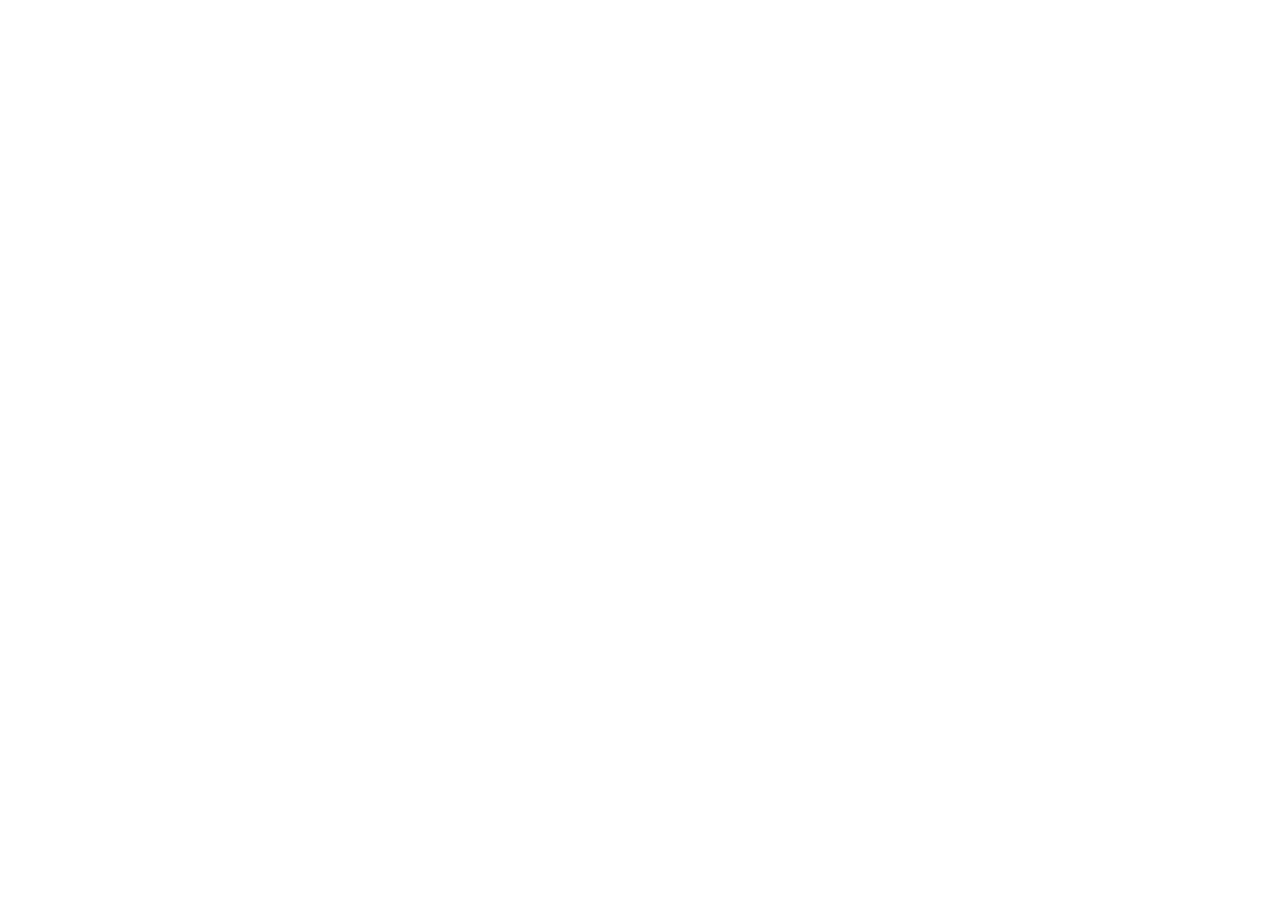
==== index.html @ c408f50c "ssdd" ====
<!DOCTYPE html>
<html lang="en">
<head>
    <meta charset="UTF-8">
    <meta name="viewport" content="width=device-width, initial-scale=1.0">
    <title>Restaurant</title>
</head>
<body>
    
</body>
</html>
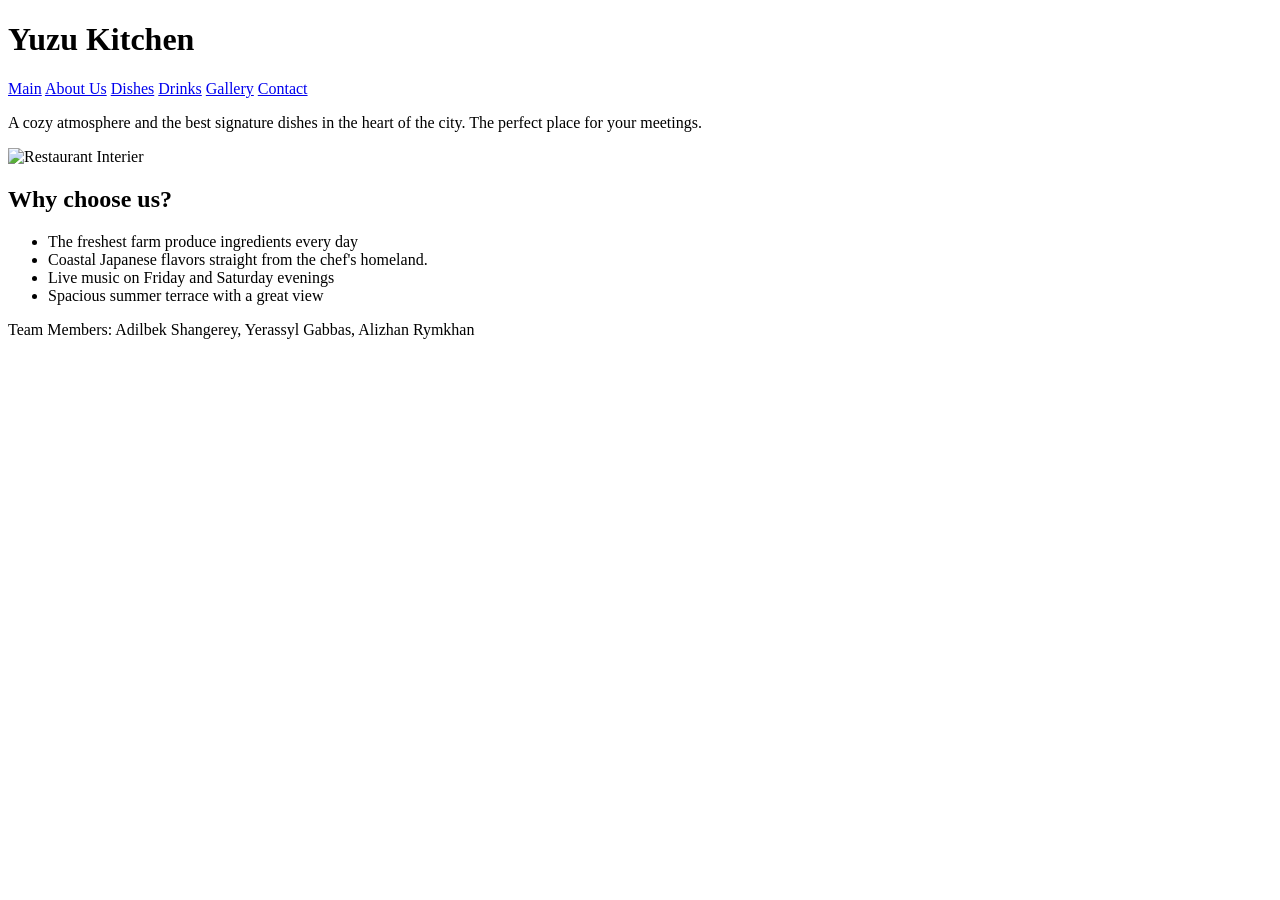
==== commit 6993e421: "m" ====
--- a/index.html
+++ b/index.html
@@ -3,9 +3,40 @@
 <head>
     <meta charset="UTF-8">
     <meta name="viewport" content="width=device-width, initial-scale=1.0">
-    <title>Restaurant</title>
+    <title>Main || Yuzu Kitchen</title>
+
+    <link rel="stylesheet" href="css/style.css">
 </head>
 <body>
-    
+    <header id="main-header">
+        <h1>Yuzu Kitchen</h1>
+        <nav>
+            <a href="index.html">Main</a>
+            <a href="about.html">About Us</a>
+            <a href="menu.html">Dishes</a>
+            <a href="menu.html">Drinks</a>
+            <a href="gallery.html">Gallery</a>
+            <a href="contact.html">Contact</a>
+        </nav>
+    </header>
+    <main>
+        <section class="main-block">
+            
+            <p>A cozy atmosphere and the best signature dishes in the heart of the city. The perfect place for your meetings.</p>
+            <img src="placeholder" alt="Restaurant Interier" width="600">
+        </section>
+        <section class="reasons">
+            <h2>Why choose us?</h2>
+            <ul>
+                <li>The freshest farm produce ingredients every day</li>
+                <li>Coastal Japanese flavors straight from the chef's homeland.</li>
+                <li>Live music on Friday and Saturday evenings</li>
+                <li>Spacious summer terrace with a great view</li>
+            </ul>
+        </section>
+    </main>
+    <footer class="team-block">
+        <p> Team Members: Adilbek Shangerey, Yerassyl Gabbas, Alizhan Rymkhan</p>
+    </footer>
 </body>
 </html>
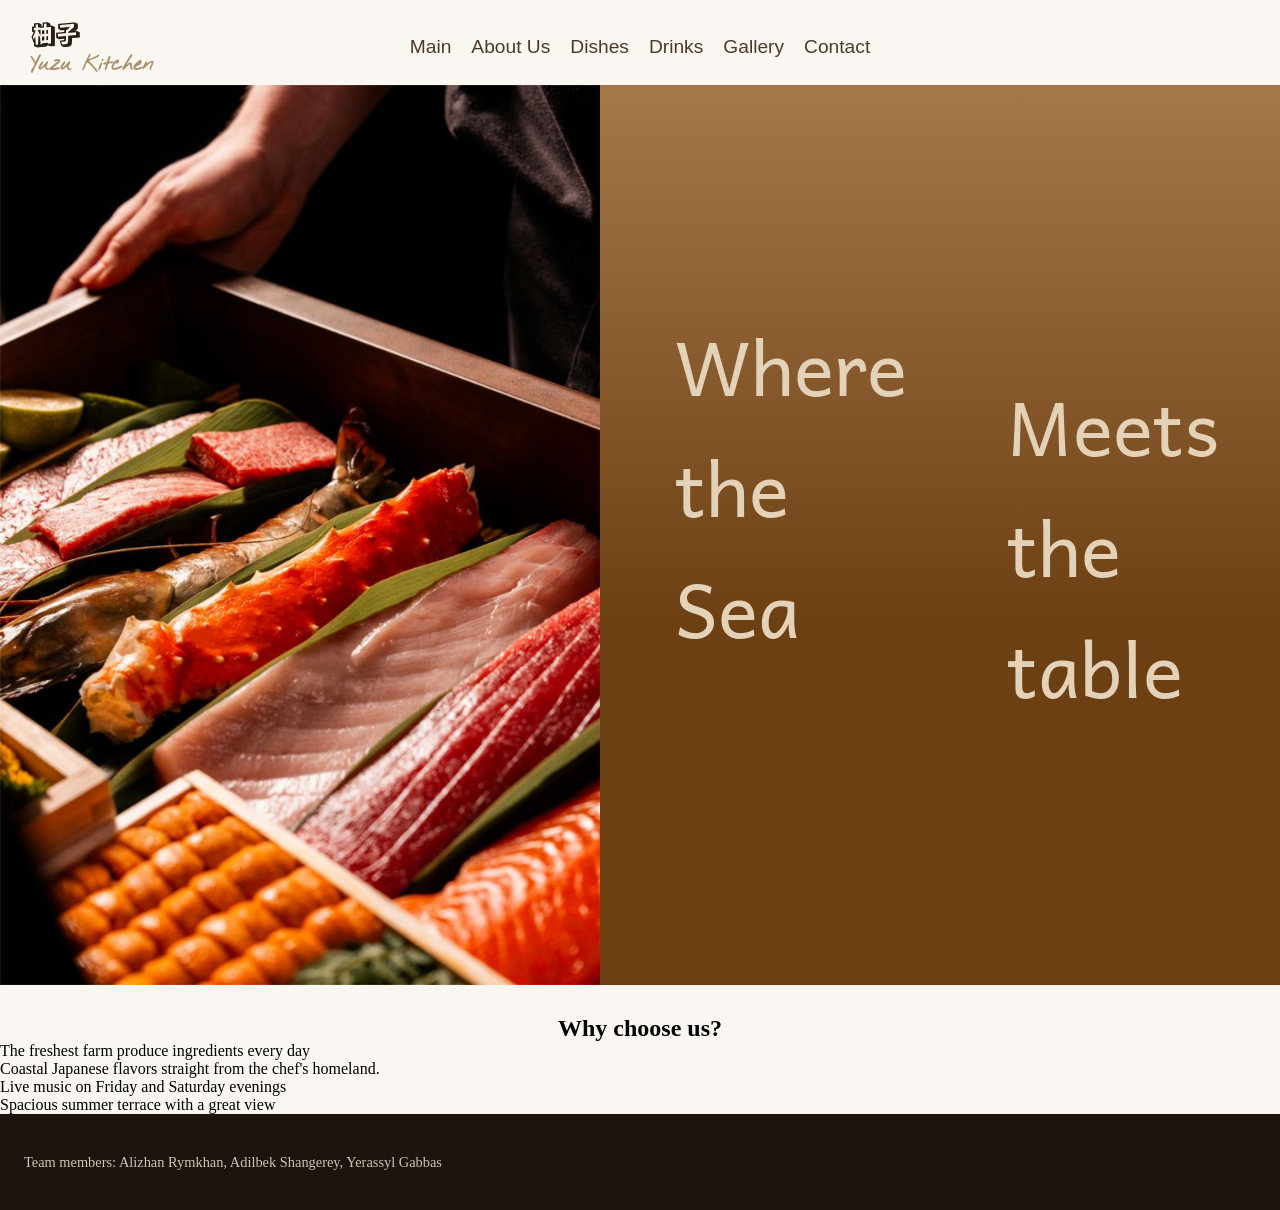
==== commit d8924726: "CSS changes" ====
--- a/index.html
+++ b/index.html
@@ -5,25 +5,36 @@
     <meta name="viewport" content="width=device-width, initial-scale=1.0">
     <title>Main || Yuzu Kitchen</title>
 
-    <link rel="stylesheet" href="css/style.css">
+    <!-- fonts -->
+    <link rel="preconnect" href="https://fonts.googleapis.com">
+    <link rel="preconnect" href="https://fonts.gstatic.com" crossorigin>
+    <link href="https://fonts.googleapis.com/css2?family=Andika:ital,wght@0,400;0,700;1,400;1,700&family=BJCree:wght@400;500;600;700&family=Nothing+You+Could+Do&family=Rampart+One&display=swap" rel="stylesheet">
+
+
+
+
+    <link rel="stylesheet" href="style.css">
 </head>
 <body>
     <header id="main-header">
-        <h1>Yuzu Kitchen</h1>
+        <div>
+        <h1 id="kanji">柚子</h1>
+        <h1 id="yuzu">Yuzu Kitchen</h1>
+        </div>
         <nav>
             <a href="index.html">Main</a>
             <a href="about.html">About Us</a>
-            <a href="menu.html">Dishes</a>
-            <a href="menu.html">Drinks</a>
+            <a href="Dishes.html">Dishes</a>
+            <a href="Drinks.html">Drinks</a>
             <a href="gallery.html">Gallery</a>
             <a href="contact.html">Contact</a>
         </nav>
     </header>
     <main>
         <section class="main-block">
-            
-            <p>A cozy atmosphere and the best signature dishes in the heart of the city. The perfect place for your meetings.</p>
-            <img src="placeholder" alt="Restaurant Interier" width="600">
+            <img src="images/HeroImage.jpg" alt="Restaurant Interier" width="600">
+            <p>Where the Sea </p>
+            <p><br>Meets the table</p>
         </section>
         <section class="reasons">
             <h2>Why choose us?</h2>
@@ -35,8 +46,10 @@
             </ul>
         </section>
     </main>
-    <footer class="team-block">
-        <p> Team Members: Adilbek Shangerey, Yerassyl Gabbas, Alizhan Rymkhan</p>
-    </footer>
+    <footer id="site-footer">
+    <div class="container">
+        <p>Team members: Alizhan Rymkhan, Adilbek Shangerey, Yerassyl Gabbas</p>
+    </div> 
+    </footer> 
 </body>
 </html>
--- a/style.css
+++ b/style.css
@@ -0,0 +1,181 @@
+:root {
+  --color-bg: #EFE6D6;
+  --color-bg-card: #E3D2B8;
+  --color-ink: #2B2016;
+  --color-wood: #3B2A20;
+  --color-cream: #F7F1E6;
+  --color-accent: #A63A2E;
+  --color-jade: #5C6E4A;
+}
+
+* {
+  margin: 0;
+  padding: 0;
+  box-sizing: border-box;
+}
+
+
+.hero {
+  min-height: 60vh;
+  display: flex;
+  align-items: center;
+  background:
+    linear-gradient(rgba(43, 32, 22, 0.55), rgba(43, 32, 22, 0.55)),
+    url('https://d267qvt8mf7rfa.cloudfront.net/restaurant/263/mainImage.jpg') center/cover no-repeat;
+  color: var(--color-cream);
+}
+
+.hero h1,
+.hero p {
+  color: var(--color-cream);
+}
+
+.section--philosophy {
+  background-color: #2B2016;
+  color: var(--color-cream);
+}
+
+.section--philosophy li {
+  color: var(--color-cream);
+}
+
+.section--chef {
+  background-color: var(--color-bg);
+}
+
+.chef-feature {
+  display: grid;
+  grid-template-columns: 1.2fr 1fr;
+  gap: 2.5rem;
+  align-items: center;
+}
+
+.chef-feature img {
+  width: 100%;
+  height: 380px;
+  object-fit: cover;
+  border-radius: 8px;
+}
+
+#site-footer {
+  display: flow-root;
+  background-color: #1C140D;
+  color: var(--color-cream);
+  padding: 2.25rem 1.5rem;
+  
+}
+
+#site-footer p {
+  width: 100%;
+  margin: 0.2rem 0;
+  font-size: 0.9rem;
+  color: rgba(247, 241, 230, 0.8);
+}
+
+/* Header and navbar */
+
+#main-header {
+  position: sticky;
+  top: 0;
+  z-index: 1000;
+  background-color: #FAF7F2;
+  display: grid;
+  grid-template-columns: 1fr auto 1fr; 
+  align-items: center;
+  padding: 15px 30px;
+  height: 85px;
+  box-sizing: border-box;
+}
+
+
+h1#yuzu {
+  justify-self: start;
+  color: #a8906a;
+  font-size: 20px;
+  font-family: 'Nothing You Could Do', sans-serif;
+}
+
+h1#kanji {
+  font-family: 'Rampart One', sans-serif;
+  font-size: 25px;
+  color: #2a1f14;
+}
+
+main {
+  flex: 1;
+  background-color: #1C140D;
+}
+
+body {
+  min-height: 100vh;
+  display: flex;
+  flex-direction: column;
+}
+
+nav {
+  display: flex;
+  justify-content: center; 
+  align-items: center;
+  gap: 20px;   
+}
+
+nav a {
+  text-decoration: none;
+  font-family: 'BJCree', sans-serif;
+  color: #4a3a2a;
+  font-size: larger;
+}
+
+nav a:hover {
+  text-decoration: double;
+  color: #ce922c;
+}
+
+/*Hero section where the sea meets the table and etc */
+
+.main-block {
+  display: flex;
+  align-items: center;
+  gap: 75px;
+  background-color: #fce5a8a8;
+  background-image: linear-gradient(to bottom, #A47849 0%, #6D4014 60%);
+}
+
+.main-block p {
+  font-size: 75px;
+  font-family: 'Andika', sans-serif;
+  padding-bottom: 100px;
+  color: #E3D2B8;
+}
+
+/* Why choose us section */
+
+.reasons {
+  display: flow-root;
+  background-color: #FAF7F2;
+}
+
+.reasons h2 {
+  padding-top: 30px;
+  justify-content: center; 
+  display: flex;
+  align-self: center;
+}
+
+
+
+/* ---------------Menu------------------------------ */
+details{
+  background-color: #1C140D;
+  color: blanchedalmond;
+}
+summary{
+  background-color: darkolivegreen;
+  font-size: 30px;
+}
+.Menumenu {
+  font-size: 30px;
+  display: flex;
+  text-align: center;
+  justify-content: space-between;
+}
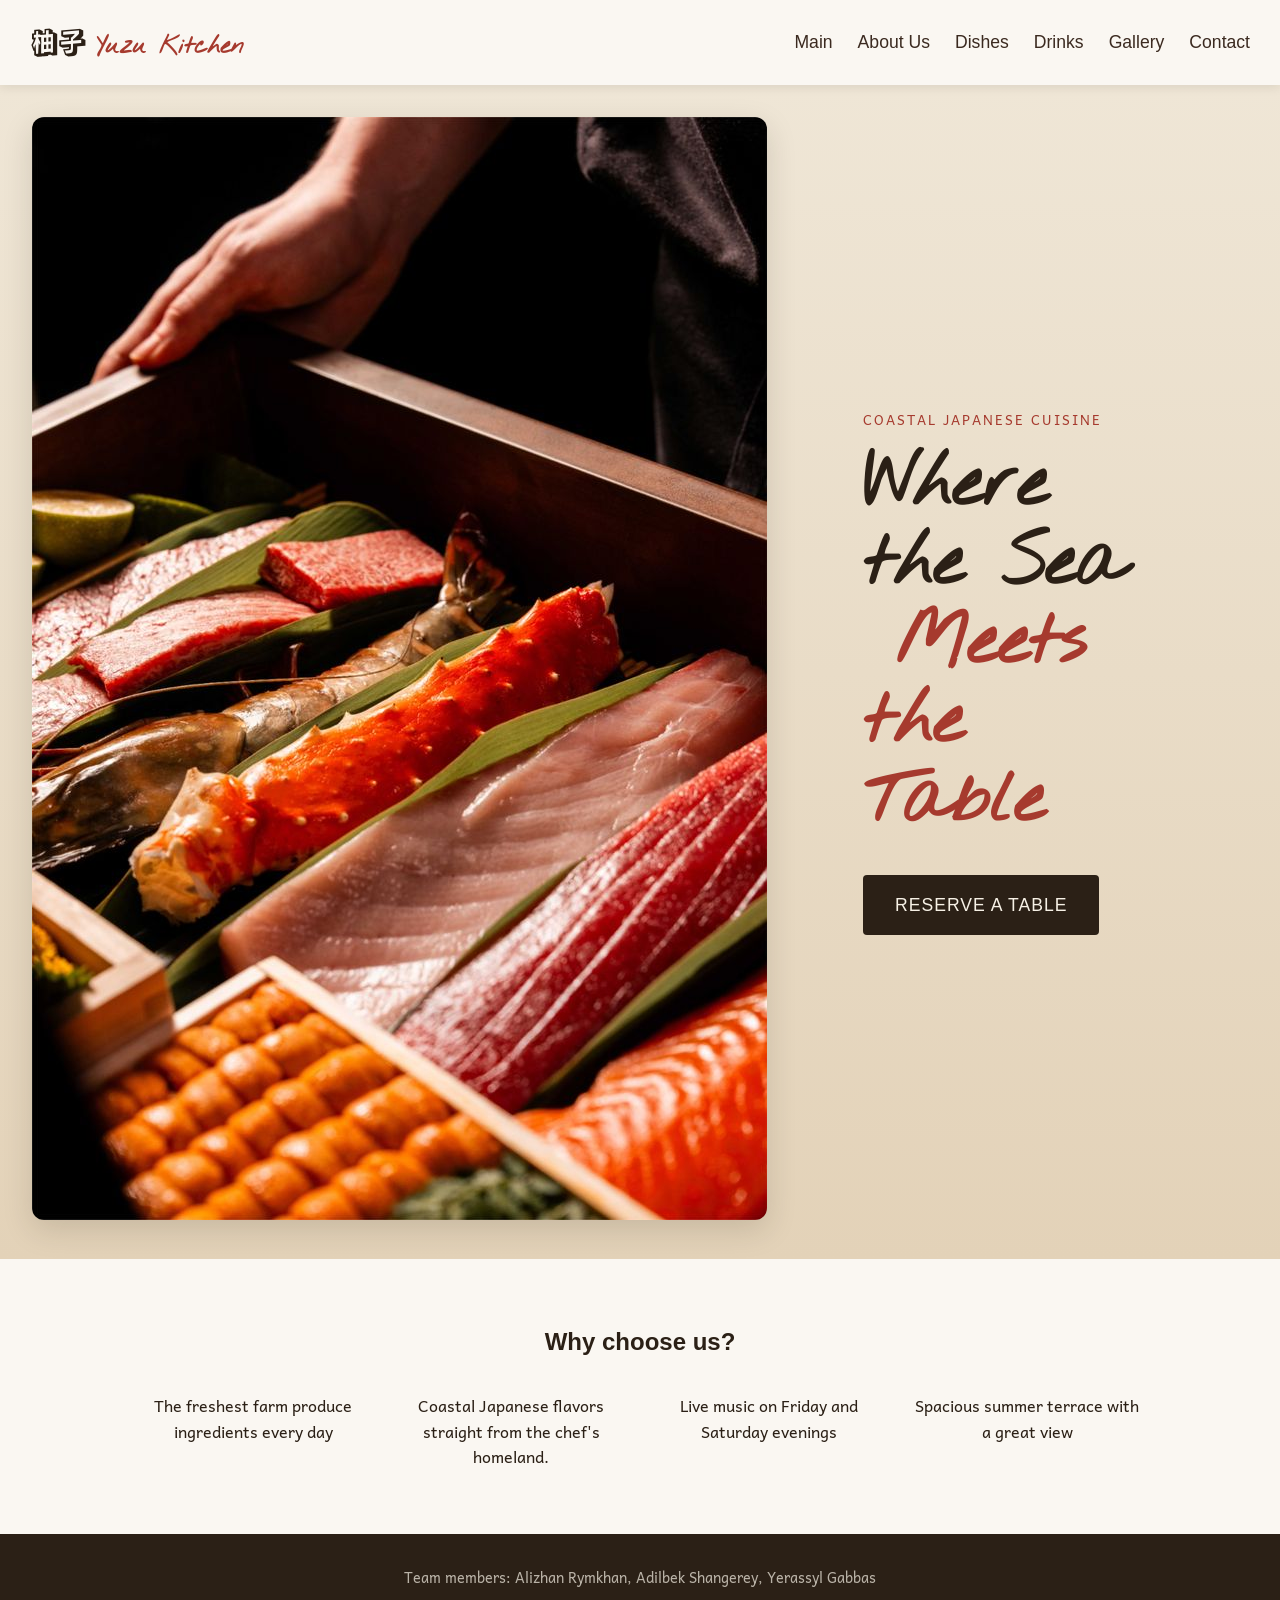
==== commit 2074cea6: "last changes" ====
--- a/index.html
+++ b/index.html
@@ -32,9 +32,14 @@
     </header>
     <main>
         <section class="main-block">
-            <img src="images/HeroImage.jpg" alt="Restaurant Interier" width="600">
-            <p>Where the Sea </p>
-            <p><br>Meets the table</p>
+            <div class="main-block-image">
+                <img src="images/HeroImage.jpg" alt="Restaurant Interior">
+            </div>
+            <div id="main-text-main-block">
+                <p class="eyebrow">Coastal Japanese Cuisine</p>
+                <h2>Where the Sea<br><span>Meets the Table</span></h2>
+                <a href="contact.html" class="submit-btn reserve-btn">Reserve a Table</a>
+            </div>
         </section>
         <section class="reasons">
             <h2>Why choose us?</h2>
--- a/style.css
+++ b/style.css
@@ -1,3 +1,5 @@
+/* style.css */
+
 :root {
   --color-bg: #EFE6D6;
   --color-bg-card: #E3D2B8;
@@ -6,6 +8,7 @@
   --color-cream: #F7F1E6;
   --color-accent: #A63A2E;
   --color-jade: #5C6E4A;
+  --color-sand: #FAF7F2;
 }
 
 * {
@@ -14,168 +17,384 @@
   box-sizing: border-box;
 }
 
-
-.hero {
-  min-height: 60vh;
-  display: flex;
-  align-items: center;
-  background:
-    linear-gradient(rgba(43, 32, 22, 0.55), rgba(43, 32, 22, 0.55)),
-    url('https://d267qvt8mf7rfa.cloudfront.net/restaurant/263/mainImage.jpg') center/cover no-repeat;
-  color: var(--color-cream);
-}
-
-.hero h1,
-.hero p {
-  color: var(--color-cream);
-}
-
-.section--philosophy {
-  background-color: #2B2016;
-  color: var(--color-cream);
-}
-
-.section--philosophy li {
-  color: var(--color-cream);
-}
-
-.section--chef {
+body {
+  min-height: 100vh;
+  display: flex;
+  flex-direction: column;
+  font-family: 'Andika', sans-serif;
   background-color: var(--color-bg);
-}
-
-.chef-feature {
+  color: var(--color-ink);
+  line-height: 1.6;
+}
+
+main {
+  flex: 1;
+}
+
+/* layout */
+.container {
+  max-width: 1200px;
+  margin: 0 auto;
+  padding: 0 2rem;
+}
+
+.section {
+  padding: 4rem 0;
+}
+
+.grid {
   display: grid;
-  grid-template-columns: 1.2fr 1fr;
-  gap: 2.5rem;
-  align-items: center;
-}
-
-.chef-feature img {
-  width: 100%;
-  height: 380px;
-  object-fit: cover;
-  border-radius: 8px;
-}
-
-#site-footer {
-  display: flow-root;
-  background-color: #1C140D;
-  color: var(--color-cream);
-  padding: 2.25rem 1.5rem;
-  
-}
-
-#site-footer p {
-  width: 100%;
-  margin: 0.2rem 0;
-  font-size: 0.9rem;
-  color: rgba(247, 241, 230, 0.8);
+  gap: 2rem;
+}
+
+.grid--2 {
+  grid-template-columns: repeat(auto-fit, minmax(300px, 1fr));
+}
+
+.eyebrow {
+  text-transform: uppercase;
+  letter-spacing: 2px;
+  font-size: 0.85rem;
+  color: var(--color-accent);
+  margin-bottom: 0.5rem;
 }
 
 /* Header and navbar */
-
 #main-header {
   position: sticky;
   top: 0;
   z-index: 1000;
-  background-color: #FAF7F2;
-  display: grid;
-  grid-template-columns: 1fr auto 1fr; 
+  background-color: var(--color-sand);
+  display: flex;
+  justify-content: space-between;
   align-items: center;
   padding: 15px 30px;
   height: 85px;
-  box-sizing: border-box;
-}
-
-
-h1#yuzu {
-  justify-self: start;
-  color: #a8906a;
-  font-size: 20px;
-  font-family: 'Nothing You Could Do', sans-serif;
+  box-shadow: 0 2px 10px rgba(43, 32, 22, 0.1);
+}
+
+#main-header div {
+  display: flex;
+  align-items: baseline;
+  gap: 10px;
 }
 
 h1#kanji {
   font-family: 'Rampart One', sans-serif;
-  font-size: 25px;
-  color: #2a1f14;
-}
-
-main {
-  flex: 1;
-  background-color: #1C140D;
-}
-
-body {
-  min-height: 100vh;
-  display: flex;
-  flex-direction: column;
+  font-size: 28px;
+  color: var(--color-ink);
+}
+
+h1#yuzu {
+  color: var(--color-accent);
+  font-size: 24px;
+  font-family: 'Nothing You Could Do', cursive;
 }
 
 nav {
   display: flex;
-  justify-content: center; 
-  align-items: center;
-  gap: 20px;   
+  gap: 25px;   
 }
 
 nav a {
   text-decoration: none;
   font-family: 'BJCree', sans-serif;
-  color: #4a3a2a;
-  font-size: larger;
+  color: var(--color-wood);
+  font-size: 1.1rem;
+  transition: color 0.3s ease;
 }
 
 nav a:hover {
-  text-decoration: double;
-  color: #ce922c;
-}
-
-/*Hero section where the sea meets the table and etc */
+  color: var(--color-accent);
+}
+
+/* hero */
+.hero {
+  min-height: 60vh;
+  display: flex;
+  align-items: center;
+  background:
+    linear-gradient(rgba(43, 32, 22, 0.65), rgba(43, 32, 22, 0.65)),
+    url('https://d267qvt8mf7rfa.cloudfront.net/restaurant/263/mainImage.jpg') center/cover no-repeat;
+  color: var(--color-cream);
+  text-align: center;
+}
+
+.hero h1 {
+  font-size: 2.5rem;
+  margin-bottom: 1rem;
+  font-family: 'BJCree', sans-serif;
+}
+
+/* index.html hero block main */
 
 .main-block {
   display: flex;
   align-items: center;
-  gap: 75px;
-  background-color: #fce5a8a8;
-  background-image: linear-gradient(to bottom, #A47849 0%, #6D4014 60%);
-}
-
-.main-block p {
-  font-size: 75px;
-  font-family: 'Andika', sans-serif;
-  padding-bottom: 100px;
-  color: #E3D2B8;
-}
-
-/* Why choose us section */
+  gap: 6rem;
+  background: linear-gradient(180deg, var(--color-bg) 0%, var(--color-bg-card) 100%);
+  padding: 2rem 2rem;
+  flex-wrap: wrap;
+}
+
+.main-block-image img {
+  max-width: 100%;
+  height: auto;
+  border-radius: 12px;
+  box-shadow: 0 10px 30px rgba(43, 32, 22, 0.15);
+}
+
+#main-text-main-block {
+  display: flex;
+  flex-direction: column;
+  align-items: flex-start; 
+  max-width: 300px;
+}
+
+#main-text-main-block h2 {
+  font-size: 4.5rem;
+  font-family: 'Nothing You Could Do', cursive;
+  color: var(--color-ink);
+  line-height: 1.1;
+  margin: 0.5rem 0 2rem 0;
+}
+
+
+#main-text-main-block h2 span {
+  color: var(--color-accent);
+  margin-left: 2rem; 
+}
+
+.reserve-btn {
+  text-decoration: none;
+  display: inline-block;
+  font-family: 'BJCree', sans-serif;
+  letter-spacing: 1px;
+  padding: 1rem 2.5rem;
+  text-transform: uppercase;
+  font-size: 0.9rem;
+}
+
+/*  Content */
+.section--philosophy {
+  background-color: var(--color-ink);
+  color: var(--color-cream);
+}
+
+.section--philosophy h2 {
+  margin-bottom: 1.5rem;
+  font-family: 'BJCree', sans-serif;
+}
+
+.section--philosophy ul {
+  padding-left: 1.5rem;
+}
+
+.section--philosophy li {
+  margin-bottom: 0.75rem;
+}
+
+.section--chef {
+  background-color: var(--color-sand);
+}
+
+.section--chef h2 {
+  margin-bottom: 2rem;
+  font-family: 'BJCree', sans-serif;
+}
+
+.chef-feature {
+  display: grid;
+  grid-template-columns: 1fr 1fr;
+  gap: 3rem;
+  align-items: center;
+}
+
+.chef-feature img {
+  width: 100%;
+  height: 450px;
+  object-fit: cover;
+  border-radius: 8px;
+}
 
 .reasons {
-  display: flow-root;
-  background-color: #FAF7F2;
+  background-color: var(--color-sand);
+  padding: 4rem 2rem;
+  text-align: center;
 }
 
 .reasons h2 {
-  padding-top: 30px;
-  justify-content: center; 
-  display: flex;
-  align-self: center;
-}
-
-
-
-/* ---------------Menu------------------------------ */
-details{
-  background-color: #1C140D;
-  color: blanchedalmond;
-}
-summary{
-  background-color: darkolivegreen;
-  font-size: 30px;
-}
+  font-family: 'BJCree', sans-serif;
+  margin-bottom: 2rem;
+  color: var(--color-ink);
+}
+
+.reasons ul {
+  list-style: none;
+  display: grid;
+  grid-template-columns: repeat(auto-fit, minmax(200px, 1fr));
+  gap: 2rem;
+  max-width: 1000px;
+  margin: 0 auto;
+}
+
+/*Gallery  */
+ 
+.gallery-stack {
+  display: grid;
+  grid-template-columns: repeat(auto-fit, minmax(250px, 1fr));
+  gap: 2rem;
+}
+
+.gallery-item img {
+  width: 100%;
+  height: 250px;
+  object-fit: cover;
+  border-radius: 8px;
+  margin-bottom: 0.5rem;
+}
+
+.gallery-item figcaption {
+  font-size: 0.9rem;
+  color: var(--color-wood);
+  font-style: italic;
+}
+
+/* Menu sections */
+.DishesDrinks-title {
+  font-family: 'Rampart One', sans-serif;
+  font-size: 50px;
+  color: var(--color-ink);
+  text-align: center;
+  margin-top: 20px;
+}
+
+details {
+  background-color: var(--color-sand);
+  color: var(--color-ink);
+  margin-bottom: 1rem;
+  border-radius: 8px;
+  overflow: hidden;
+  border: 1px solid var(--color-bg-card);
+}
+
+summary {
+  background-color: var(--color-bg-card);
+  color: var(--color-ink);
+  font-size: 1.5rem;
+  padding: 1rem 1.5rem;
+  cursor: pointer;
+  font-family: 'BJCree', sans-serif;
+  transition: background-color 0.3s;
+}
+
+summary:hover {
+  background-color: #d6c1a1;
+}
+
 .Menumenu {
-  font-size: 30px;
-  display: flex;
+  display: flex;
+  justify-content: space-between;
+  align-items: center;
+  padding: 1rem 1.5rem;
+  border-bottom: 1px solid var(--color-bg);
+}
+
+.Menumenu img {
+  border-radius: 4px;
+  object-fit: cover;
+  height: 80px;
+  width: 120px;
+}
+
+/* Contact.html */
+.booking-block {
+    text-align: left;
+    max-width: 800px;
+    margin: 4rem auto;
+    padding: 2rem;
+    background-color: var(--color-sand);
+    border-radius: 8px;
+    box-shadow: 0 4px 15px rgba(0,0,0,0.05);
+}
+
+.booking-block h2 {
+    display: flex;
+    flex-direction: column;
+    align-items: center; 
+    text-align: center;
+    width: 100%;
+    font-family: 'BJCree', sans-serif;
+    margin-bottom: 1rem;
+}
+
+.booking-block p {
+    padding-bottom: 15px;
+}
+
+.form-group {
+    margin-bottom: 1.5rem;
+}
+
+.form-group label {
+    display: block;
+    margin-bottom: 0.5rem;
+    font-weight: bold;
+    color: var(--color-wood);
+}
+
+.form-control {
+    width: 100%;
+    padding: 0.75rem;
+    border: 1px solid var(--color-bg-card);
+    border-radius: 4px;
+    background-color: #fff;
+    font-family: inherit;
+}
+
+.submit-btn {
+    background-color: var(--color-ink);
+    color: var(--color-cream);
+    border: none;
+    padding: 1rem 2rem;
+    font-size: 1.1rem;
+    border-radius: 4px;
+    cursor: pointer;
+    transition: background-color 0.3s;
+}
+
+.submit-btn:hover {
+    background-color: var(--color-accent);
+}
+
+/* footer */
+#site-footer {
+  background-color: var(--color-ink);
+  color: var(--color-cream);
+  padding: 2rem 0;
   text-align: center;
-  justify-content: space-between;
+  margin-top: auto;
+}
+
+#site-footer p {
+  font-size: 0.9rem;
+  color: rgba(247, 241, 230, 0.7);
+}
+
+/* adjustments */
+@media (max-width: 768px) {
+  #main-header {
+    flex-direction: column;
+    height: auto;
+    gap: 15px;
+    padding: 15px;
+  }
+  
+  .chef-feature, .grid--2 {
+    grid-template-columns: 1fr;
+  }
+  
+  #main-text-main-block {
+    font-size: 2.5rem;
+  }
 }
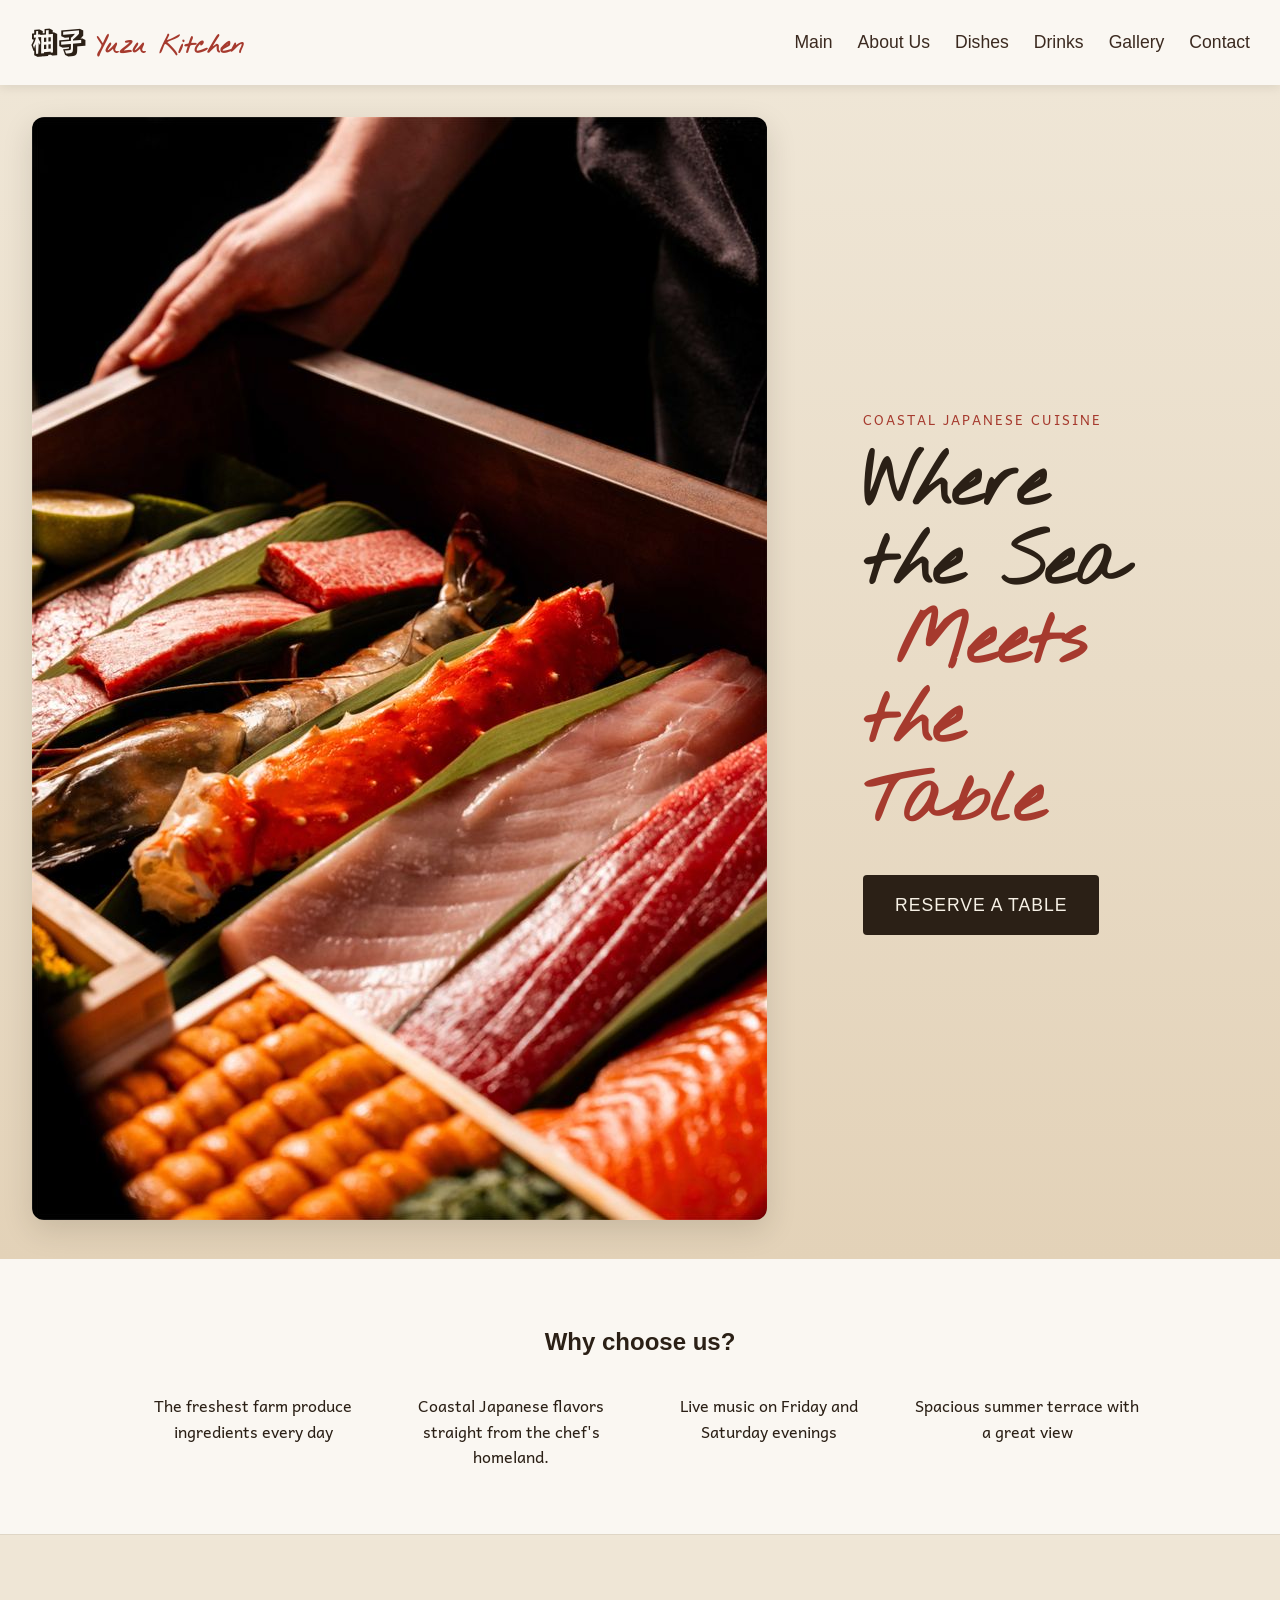
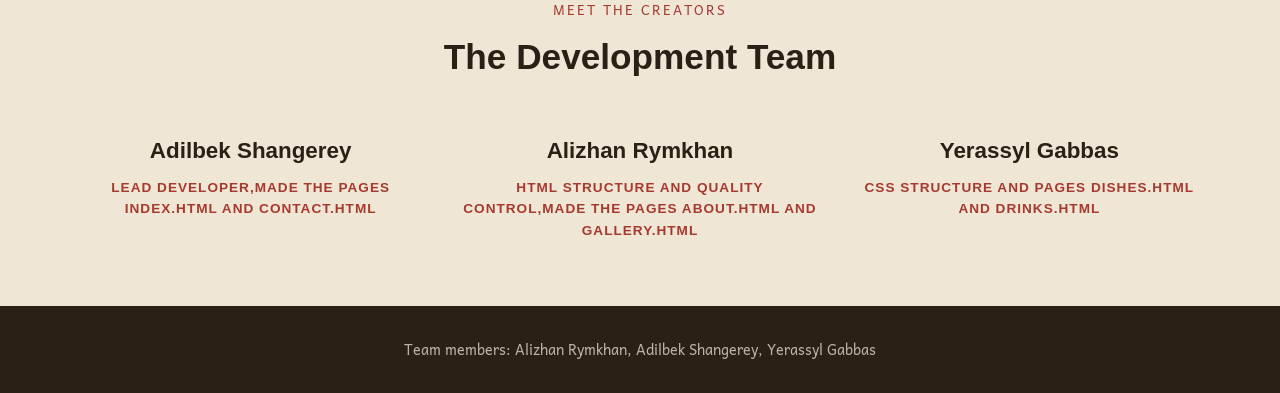
==== commit 220c7e0e: "Changes" ====
--- a/index.html
+++ b/index.html
@@ -3,7 +3,7 @@
 <head>
     <meta charset="UTF-8">
     <meta name="viewport" content="width=device-width, initial-scale=1.0">
-    <title>Main || Yuzu Kitchen</title>
+    <title>Main - Yuzu Kitchen</title>
 
     <!-- fonts -->
     <link rel="preconnect" href="https://fonts.googleapis.com">
@@ -13,7 +13,7 @@
 
 
 
-    <link rel="stylesheet" href="style.css">
+    <link rel="stylesheet" href="css/style.css">
 </head>
 <body>
     <header id="main-header">
@@ -50,6 +50,29 @@
                 <li>Spacious summer terrace with a great view</li>
             </ul>
         </section>
+        <section class="section team-section">
+            <div class="container">
+                <p class="eyebrow" style="text-align: center;">Meet the Creators</p>
+                <h2 class="team-title">The Development Team</h2>
+                
+                <div class="team-grid">
+                    <div class="team-member">
+                        <h3>Adilbek Shangerey</h3>
+                        <p class="team-role">Lead Developer,Made the pages index.html and contact.html</p>
+                    </div>
+                    
+                    <div class="team-member">
+                        <h3>Alizhan Rymkhan</h3>
+                        <p class="team-role">HTML Structure and Quality Control,made the pages about.html and gallery.html</p>
+                    </div>
+                    
+                    <div class="team-member">
+                        <h3>Yerassyl Gabbas</h3>
+                        <p class="team-role">CSS structure and pages Dishes.html and Drinks.html</p>
+                    </div>
+                </div>
+            </div>
+        </section>
     </main>
     <footer id="site-footer">
     <div class="container">
--- a/css/style.css
+++ b/css/style.css
@@ -0,0 +1,490 @@
+/* style.css */
+
+:root {
+  --color-bg: #EFE6D6;
+  --color-bg-card: #E3D2B8;
+  --color-ink: #2B2016;
+  --color-wood: #3B2A20;
+  --color-cream: #F7F1E6;
+  --color-accent: #A63A2E;
+  --color-jade: #5C6E4A;
+  --color-sand: #FAF7F2;
+}
+
+* {
+  margin: 0;
+  padding: 0;
+  box-sizing: border-box;
+}
+
+body {
+  min-height: 100vh;
+  display: flex;
+  flex-direction: column;
+  font-family: 'Andika', sans-serif;
+  background-color: var(--color-bg);
+  color: var(--color-ink);
+  line-height: 1.6;
+}
+
+main {
+  flex: 1;
+}
+
+/* layout */
+.container {
+  max-width: 1200px;
+  margin: 0 auto;
+  padding: 0 2rem;
+}
+
+.section {
+  padding: 4rem 0;
+}
+
+.grid {
+  display: grid;
+  gap: 2rem;
+}
+
+.grid--2 {
+  grid-template-columns: repeat(auto-fit, minmax(300px, 1fr));
+}
+
+.eyebrow {
+  text-transform: uppercase;
+  letter-spacing: 2px;
+  font-size: 0.85rem;
+  color: var(--color-accent);
+  margin-bottom: 0.5rem;
+}
+
+/* Header and navbar */
+#main-header {
+  position: sticky;
+  top: 0;
+  z-index: 1000;
+  background-color: var(--color-sand);
+  display: flex;
+  justify-content: space-between;
+  align-items: center;
+  padding: 15px 30px;
+  height: 85px;
+  box-shadow: 0 2px 10px rgba(43, 32, 22, 0.1);
+}
+
+#main-header div {
+  display: flex;
+  align-items: baseline;
+  gap: 10px;
+}
+
+h1#kanji {
+  font-family: 'Rampart One', sans-serif;
+  font-size: 28px;
+  color: var(--color-ink);
+}
+
+h1#yuzu {
+  color: var(--color-accent);
+  font-size: 24px;
+  font-family: 'Nothing You Could Do', cursive;
+}
+
+nav {
+  display: flex;
+  gap: 25px;   
+}
+
+nav a {
+  text-decoration: none;
+  font-family: 'BJCree', sans-serif;
+  color: var(--color-wood);
+  font-size: 1.1rem;
+  transition: color 0.3s ease;
+}
+
+nav a:hover {
+  color: var(--color-accent);
+}
+
+/* hero */
+.hero {
+  min-height: 60vh;
+  display: flex;
+  align-items: center;
+  background:
+    linear-gradient(rgba(43, 32, 22, 0.65), rgba(43, 32, 22, 0.65)),
+    url('https://d267qvt8mf7rfa.cloudfront.net/restaurant/263/mainImage.jpg') center/cover no-repeat;
+  color: var(--color-cream);
+  text-align: center;
+}
+
+.hero h1 {
+  font-size: 2.5rem;
+  margin-bottom: 1rem;
+  font-family: 'BJCree', sans-serif;
+}
+
+/* index.html hero block main */
+
+.main-block {
+  display: flex;
+  align-items: center;
+  gap: 6rem;
+  background: linear-gradient(180deg, var(--color-bg) 0%, var(--color-bg-card) 100%);
+  padding: 2rem 2rem;
+  flex-wrap: wrap;
+}
+
+.main-block-image img {
+  max-width: 100%;
+  height: auto;
+  border-radius: 12px;
+  box-shadow: 0 10px 30px rgba(43, 32, 22, 0.15);
+}
+
+#main-text-main-block {
+  display: flex;
+  flex-direction: column;
+  align-items: flex-start; 
+  max-width: 300px;
+}
+
+#main-text-main-block h2 {
+  font-size: 4.5rem;
+  font-family: 'Nothing You Could Do', cursive;
+  color: var(--color-ink);
+  line-height: 1.1;
+  margin: 0.5rem 0 2rem 0;
+}
+
+
+#main-text-main-block h2 span {
+  color: var(--color-accent);
+  margin-left: 2rem; 
+}
+
+.reserve-btn {
+  text-decoration: none;
+  display: inline-block;
+  font-family: 'BJCree', sans-serif;
+  letter-spacing: 1px;
+  padding: 1rem 2.5rem;
+  text-transform: uppercase;
+  font-size: 0.9rem;
+}
+
+/*  Content */
+.section--philosophy {
+  background-color: var(--color-ink);
+  color: var(--color-cream);
+}
+
+.section--philosophy h2 {
+  margin-bottom: 1.5rem;
+  font-family: 'BJCree', sans-serif;
+}
+
+.section--philosophy ul {
+  padding-left: 1.5rem;
+}
+
+.section--philosophy li {
+  margin-bottom: 0.75rem;
+}
+
+.section--chef {
+  background-color: var(--color-sand);
+}
+
+.section--chef h2 {
+  margin-bottom: 2rem;
+  font-family: 'BJCree', sans-serif;
+}
+
+.chef-feature {
+  display: grid;
+  grid-template-columns: 1fr 1fr;
+  gap: 3rem;
+  align-items: center;
+}
+
+.chef-feature img {
+  width: 100%;
+  height: 450px;
+  object-fit: cover;
+  border-radius: 8px;
+}
+
+.reasons {
+  background-color: var(--color-sand);
+  padding: 4rem 2rem;
+  text-align: center;
+}
+
+.reasons h2 {
+  font-family: 'BJCree', sans-serif;
+  margin-bottom: 2rem;
+  color: var(--color-ink);
+}
+
+.reasons ul {
+  list-style: none;
+  display: grid;
+  grid-template-columns: repeat(auto-fit, minmax(200px, 1fr));
+  gap: 2rem;
+  max-width: 1000px;
+  margin: 0 auto;
+}
+
+/*Gallery  */
+ 
+.gallery-stack {
+  display: grid;
+  grid-template-columns: repeat(auto-fit, minmax(250px, 1fr));
+  gap: 2rem;
+}
+
+.gallery-item img {
+  width: 100%;
+  height: 250px;
+  object-fit: cover;
+  border-radius: 8px;
+  margin-bottom: 0.5rem;
+}
+
+.gallery-item figcaption {
+  font-size: 0.9rem;
+  color: var(--color-wood);
+  font-style: italic;
+}
+table {
+    width: 100%;
+    border-collapse: collapse;
+    margin-top: 1rem;
+}
+th, td {
+    border: 1px solid var(--color-bg-card);
+    padding: 0.75rem;
+    text-align: left;
+}
+th {
+  background-color: var(--color-ink);
+  color: var(--color-cream);
+}
+td {
+  background-color: blanchedalmond;
+}
+
+
+
+/* Menu sections */
+.DishesDrinks-title {
+  font-family: 'Rampart One', sans-serif;
+  font-size: 50px;
+  color: var(--color-ink);
+  text-align: center;
+  margin-top: 20px;
+}
+
+details {
+  background-color: var(--color-sand);
+  color: var(--color-ink);
+  margin-bottom: 1rem;
+  border-radius: 8px;
+  overflow: hidden;
+  border: 1px solid var(--color-bg-card);
+}
+
+summary {
+  background-color: var(--color-bg-card);
+  color: var(--color-ink);
+  font-size: 1.5rem;
+  padding: 1rem 1.5rem;
+  cursor: pointer;
+  font-family: 'BJCree', sans-serif;
+  transition: background-color 0.3s;
+}
+
+
+
+summary:hover {
+  background-color: #d6c1a1;
+}
+
+.Menumenu {
+  display: flex;
+  justify-content: space-between;
+  align-items: center;
+  padding: 1rem 1.5rem;
+  border-bottom: 1px solid var(--color-bg);
+}
+
+.Menumenu img {
+  border-radius: 50%;
+  object-fit: cover;
+  height: 80px;
+  width: 120px;
+}
+
+/* Contact.html */
+.contact-main {
+    position: relative;
+    display: flex;
+    justify-content: center;
+    align-items: center;
+    min-height: 80vh; 
+    overflow: hidden; 
+    padding: 4rem 2rem;
+}
+
+.contact-bg-img {
+    position: absolute;
+    top: 0;
+    left: 0;
+    width: 100%;
+    height: 100%;
+    object-fit: cover;
+    filter: blur(8px); 
+    transform: scale(1.1); 
+    z-index: -1; 
+}
+
+
+.booking-block {
+    position: relative;
+    z-index: 1;
+    text-align: left;
+    width: 100%;
+    max-width: 700px;
+    padding: 3rem;
+    background-color: rgba(250, 247, 242, 0.92); 
+    border-radius: 12px;
+    box-shadow: 0 15px 35px rgba(0, 0, 0, 0.25); 
+    backdrop-filter: blur(4px);
+}
+
+.booking-block h2 {
+    display: flex;
+    flex-direction: column;
+    align-items: center; 
+    text-align: center;
+    width: 100%;
+    font-family: 'BJCree', sans-serif;
+    margin-bottom: 0.5rem;
+    color: var(--color-ink);
+}
+
+.booking-block p {
+    padding-bottom: 25px;
+    color: var(--color-wood);
+}
+
+.form-group {
+    margin-bottom: 1.5rem;
+}
+
+.form-control:focus {
+  outline: none;
+  border-color: var(--color-accent);
+  box-shadow: 0 0 5px rgba(166, 58, 46, 0.3);
+}
+
+.form-group label {
+    display: block;
+    margin-bottom: 0.5rem;
+    font-weight: bold;
+    color: var(--color-wood);
+}
+
+.form-control {
+    width: 100%;
+    padding: 0.75rem;
+    border: 1px solid var(--color-bg-card);
+    border-radius: 4px;
+    background-color: #fff;
+    font-family: inherit;
+}
+
+.submit-btn {
+    background-color: var(--color-ink);
+    color: var(--color-cream);
+    border: none;
+    padding: 1rem 2rem;
+    font-size: 1.1rem;
+    border-radius: 4px;
+    cursor: pointer;
+    transition: background-color 0.3s;
+}
+
+.submit-btn:hover {
+    background-color: var(--color-accent);
+}
+
+/* universal about the team section */
+
+.team-section {
+    background-color: var(--color-bg); 
+    padding: 4rem 0;
+    border-top: 1px solid rgba(43, 32, 22, 0.08);
+}
+.team-title {
+    text-align: center;
+    font-family: 'BJCree', sans-serif;
+    color: var(--color-ink);
+    margin-bottom: 3rem;
+    font-size: 2.2rem;
+}
+.team-grid {
+    display: grid;
+    grid-template-columns: repeat(auto-fit, minmax(250px, 1fr));
+    gap: 2rem;
+    text-align: center;
+}
+
+.team-member h3 {
+    font-family: 'BJCree', sans-serif;
+    color: var(--color-ink);
+    margin-bottom: 0.5rem;
+    font-size: 1.4rem;
+}
+.team-role {
+    color: var(--color-accent);
+    font-weight: 700;
+    font-size: 0.85rem;
+    text-transform: uppercase;
+    letter-spacing: 1px;
+}
+
+/* footer */
+#site-footer {
+  background-color: var(--color-ink);
+  color: var(--color-cream);
+  padding: 2rem 0;
+  text-align: center;
+  margin-top: auto;
+}
+
+#site-footer p {
+  font-size: 0.9rem;
+  color: rgba(247, 241, 230, 0.7);
+}
+
+/* adjustments */
+@media (max-width: 768px) {
+  #main-header {
+    flex-direction: column;
+    height: auto;
+    gap: 15px;
+    padding: 15px;
+  }
+  
+  .chef-feature, .grid--2 {
+    grid-template-columns: 1fr;
+  }
+  
+  #main-text-main-block {
+    font-size: 2.5rem;
+  }
+}
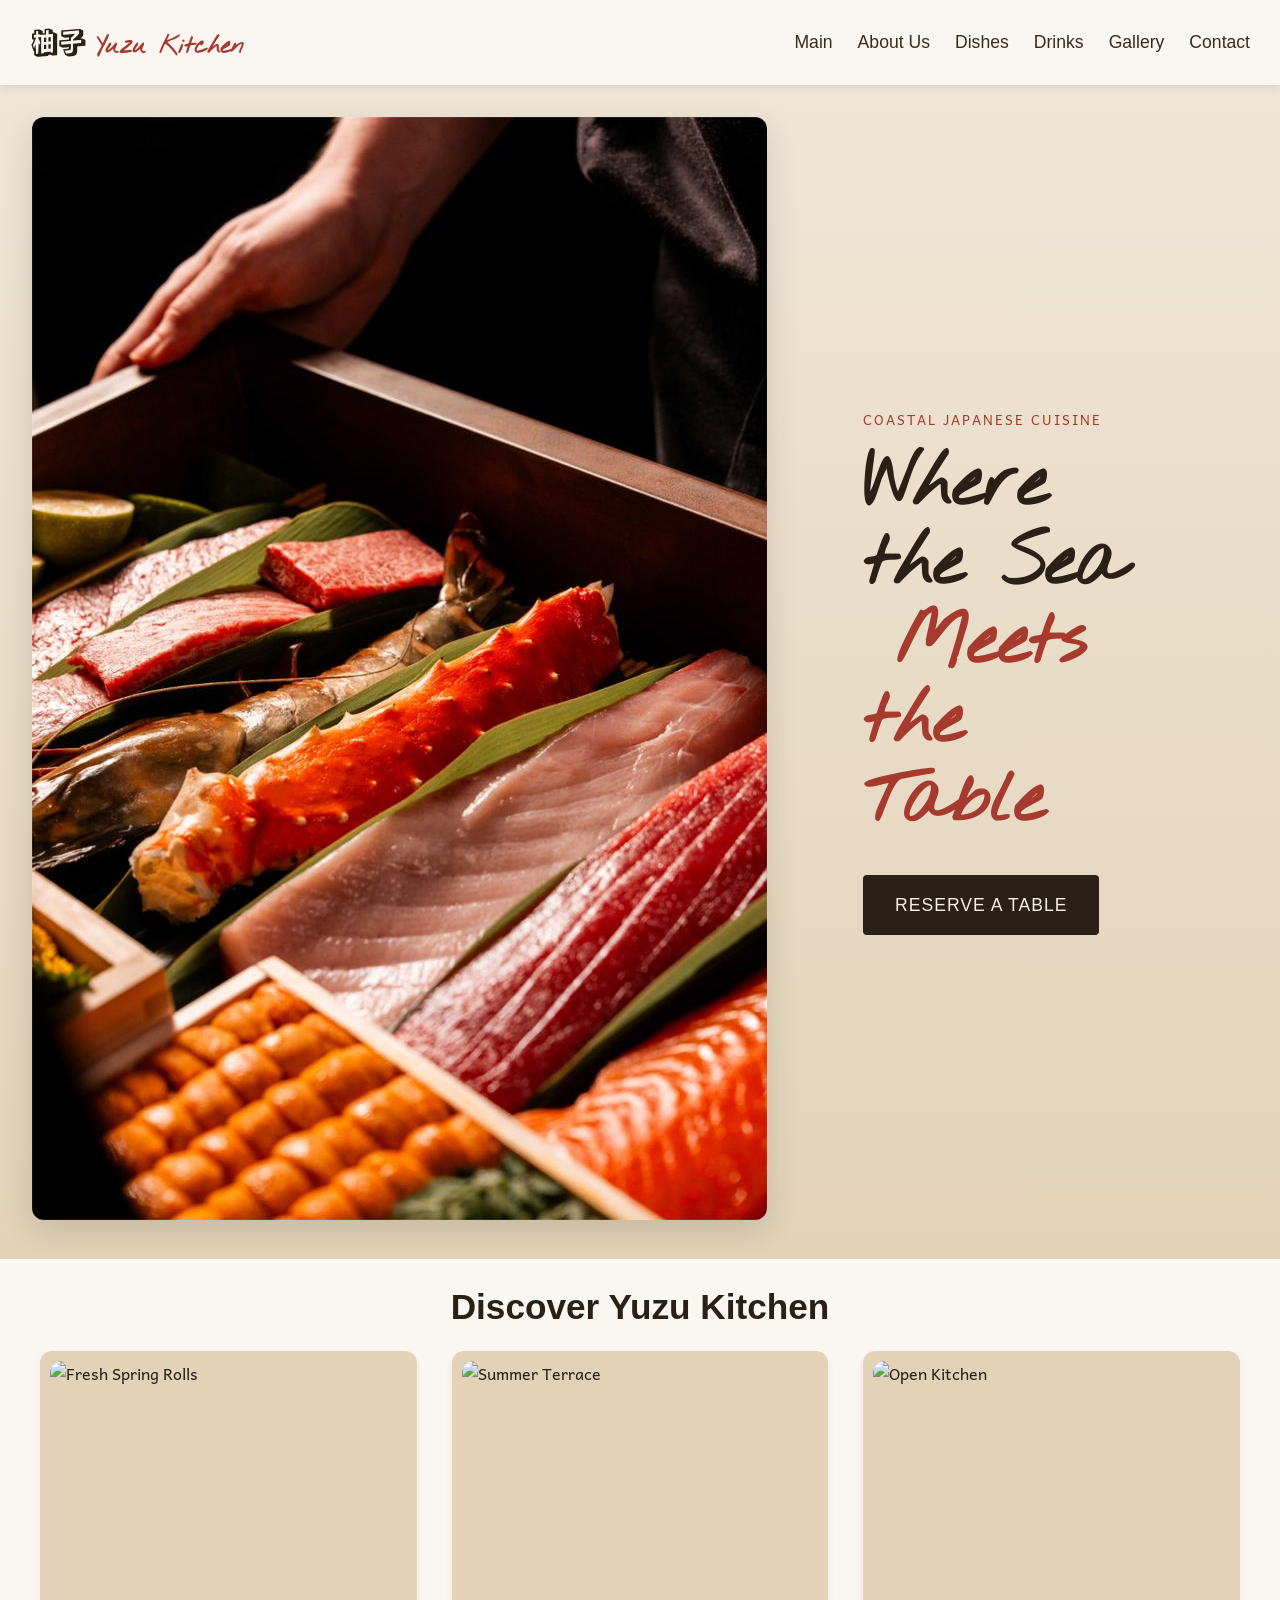
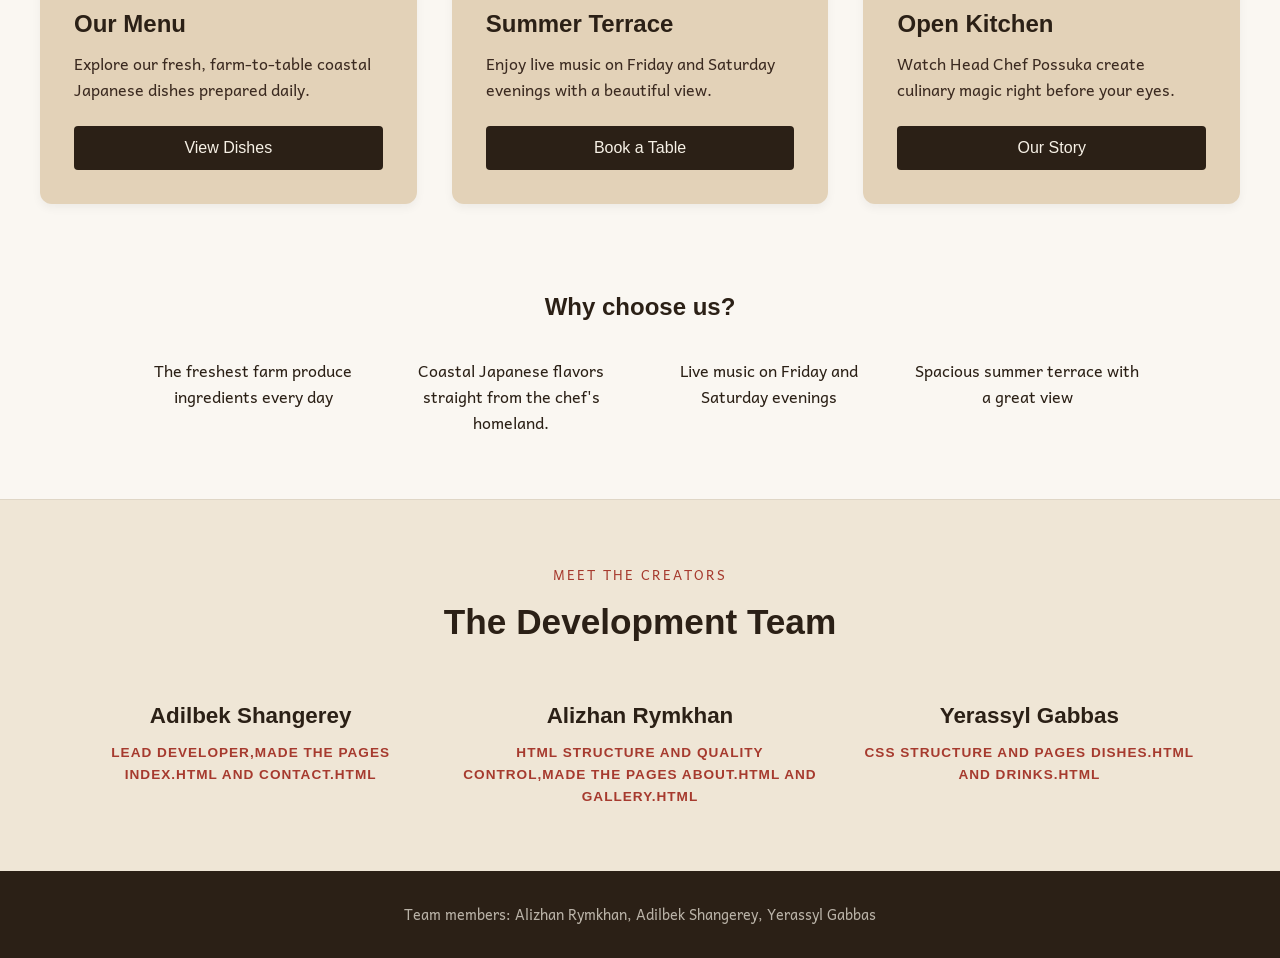
==== commit d44d4b53: "cards addition" ====
--- a/index.html
+++ b/index.html
@@ -41,6 +41,34 @@
                 <a href="contact.html" class="submit-btn reserve-btn">Reserve a Table</a>
             </div>
         </section>
+        <section class="cards">
+            <h2>Discover Yuzu Kitchen</h2>
+            <div class="card-container">
+                
+                <div class="card">
+                    <img src="https://images.themodernproper.com/production/posts/2022/FreshSpringRolls_Shot5_82.jpg?w=1200&h=630&q=82&fm=jpg&fit=crop&dm=1756130992&s=eb3527176b3b8041e1d62870b2dfe906" alt="Fresh Spring Rolls">
+                    <h3>Our Menu</h3>
+                    <p>Explore our fresh, farm-to-table coastal Japanese dishes prepared daily.</p>
+                    <a href="Dishes.html"><button>View Dishes</button></a>
+                </div>
+
+                
+                <div class="card">
+                    <img src="https://platform.dc.eater.com/wp-content/uploads/sites/9/chorus/uploads/chorus_asset/file/23236343/D85_0431_HDR.jpeg" alt="Summer Terrace">
+                    <h3>Summer Terrace</h3>
+                    <p>Enjoy live music on Friday and Saturday evenings with a beautiful view.</p>
+                    <a href="contact.html"><button>Book a Table</button></a>
+                </div>
+
+                
+                <div class="card">
+                    <img src="https://dynamic-media-cdn.tripadvisor.com/media/photo-o/33/31/a4/da/888-restaurant-open-kitchen.jpg?w=1200&h=1200&s=1" alt="Open Kitchen">
+                    <h3>Open Kitchen</h3>
+                    <p>Watch Head Chef Possuka create culinary magic right before your eyes.</p>
+                    <a href="about.html"><button>Our Story</button></a>
+                </div>                    
+            </div>
+        </section>
         <section class="reasons">
             <h2>Why choose us?</h2>
             <ul>
--- a/css/style.css
+++ b/css/style.css
@@ -61,13 +61,17 @@
 
 /* Header and navbar */
 #main-header {
+  display: flex;
   position: sticky;
   top: 0;
   z-index: 1000;
+
   background-color: var(--color-sand);
-  display: flex;
   justify-content: space-between;
   align-items: center;
+
+  
+  
   padding: 15px 30px;
   height: 85px;
   box-shadow: 0 2px 10px rgba(43, 32, 22, 0.1);
@@ -173,6 +177,84 @@
   padding: 1rem 2.5rem;
   text-transform: uppercase;
   font-size: 0.9rem;
+}
+
+/* Cards section */
+.cards {
+  padding: 20px;
+  background-color: var(--color-sand);
+}
+
+.cards h2 {
+  text-align: center;
+  font-family: 'BJCree', sans-serif;
+  color: var(--color-ink);
+  margin-bottom: 1rem;
+  font-size: 2.2rem;
+}
+
+
+.card-container {
+  display: flex; 
+  gap: 2.2rem; 
+  justify-content: center;
+  max-width: 1200px;
+  margin: 0 auto;
+}
+
+.card {
+  display: flex;
+  flex-direction: column;
+  background-color: var(--color-bg-card);
+  padding: 10px;
+  flex: 1;
+  box-shadow: 0 4px 10px rgba(0, 0, 0, 0.05);
+  border-radius: 12px;
+  transition: transform 0.3s ease, box-shadow 0.5s ease;
+}
+
+.card img {
+  width: 100%;
+  height: 220px;
+  object-fit: cover;
+  align-self: center;
+  border-radius: 12px;
+}
+
+.card h3 {
+  font-family: 'BJCree', sans-serif;
+  color: var(--color-ink);
+  padding: 1.5rem 1.5rem 0.5rem;
+  font-size: 1.5rem;
+}
+
+.card p {
+  padding: 0 1.5rem 1.5rem;
+  color: var(--color-wood);
+  flex-grow: 1;
+}
+
+.card a {
+    text-decoration: none;
+    margin: 0 1.5rem 1.5rem;
+}
+
+.card button {
+    width: 100%;
+    padding: 0.8rem 1.5rem;
+    background-color: var(--color-ink);
+    color: var(--color-cream);
+    border: none;
+    border-radius: 4px;
+    font-family: 'BJCree', sans-serif;
+    font-size: 1rem;
+    cursor: pointer;
+    transition: background-color 0.3s;
+}
+
+.card:hover {
+  transform: translateY(-10px);
+  box-shadow: 0 15px 25px rgba(0, 0, 0, 0.25);
 }
 
 /*  Content */
